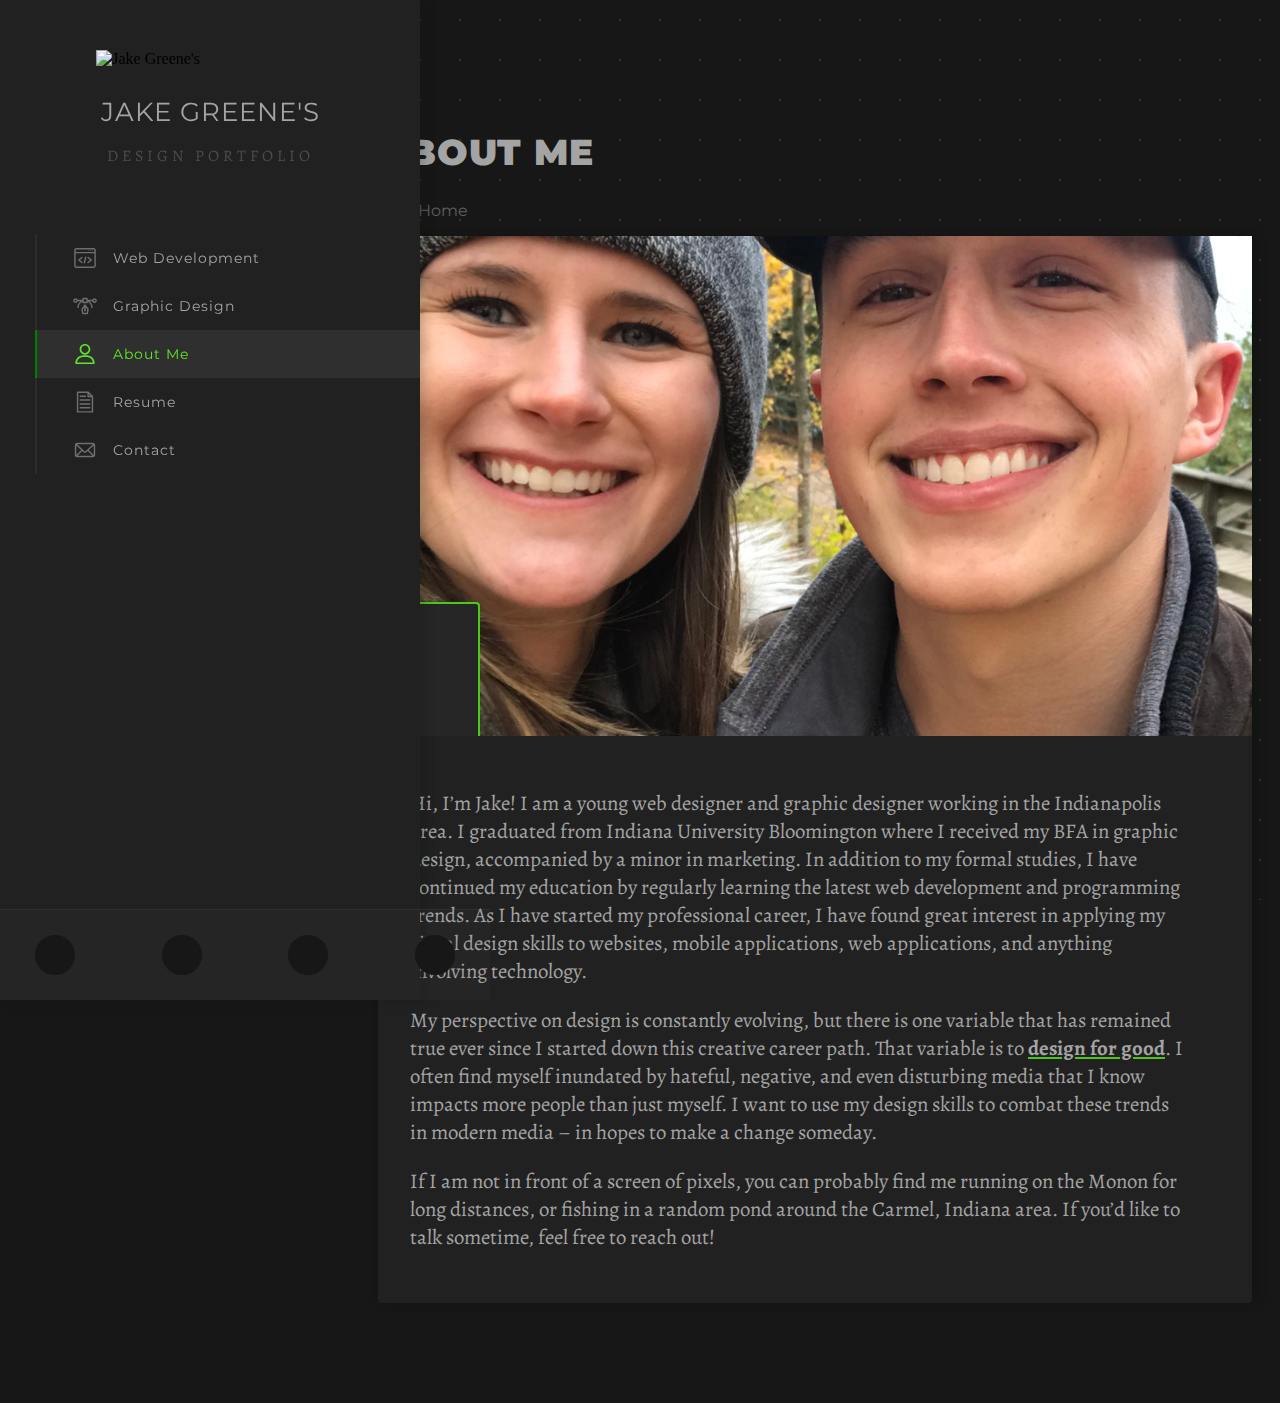
==== about-me.html @ d80c656d "about me updates" ====
<!DOCTYPE html>
<html lang="en">
<head>
    <meta charset="UTF-8">
    <meta http-equiv="X-UA-Compatible" content="IE=edge">
    <meta name="viewport" content="width=device-width, initial-scale=1.0">
    <script src="https://kit.fontawesome.com/8138a24fc1.js" crossorigin="anonymous"></script>
    <!-- CSS only -->
    <link href="https://cdn.jsdelivr.net/npm/bootstrap@5.0.2/dist/css/bootstrap.min.css" rel="stylesheet" integrity="sha384-EVSTQN3/azprG1Anm3QDgpJLIm9Nao0Yz1ztcQTwFspd3yD65VohhpuuCOmLASjC" crossorigin="anonymous">
    <link rel="icon" href="https://jakegreene.org/wp-content/uploads/2019/07/cropped-personal_logo-1.png"">
    <link rel="stylesheet" href="./style.css">
    <link rel="preconnect" href="https://fonts.googleapis.com">
    <link rel="preconnect" href="https://fonts.gstatic.com" crossorigin>
    <link href="https://fonts.googleapis.com/css2?family=Montserrat:ital,wght@0,300;0,400;0,700;1,300;1,400;1,700&display=swap" rel="stylesheet">
    <link rel="preconnect" href="https://fonts.googleapis.com">
    <link rel="preconnect" href="https://fonts.gstatic.com" crossorigin>
    <link href="https://fonts.googleapis.com/css2?family=Alegreya:ital,wght@0,400;0,700;1,400;1,700&family=Montserrat:ital,wght@0,300;0,400;0,700;1,300;1,400;1,700&display=swap" rel="stylesheet">
    <title>Jake Greene's Design Portfolio</title>
</head>
<body>
<!-- WEBSITE NAVIGATION -->    
    <header id="masthead" class="site-header" role="banner">
<!-- .site-branding -->
        <div class="site-branding">
            <a href="./index.html" class="site-brand" rel="home" aria-current="page"><img src="https://jakegreene.org/wp-content/uploads/2019/07/cropped-personal_logo-1.png" class="site-logo" alt="Jake Greene's"></a>					
            <h1 class="site-title"><a href="./index.html" rel="home">Jake Greene's</a>
            </h1>
                <p class="site-description">Design Portfolio</p>
        </div>
<!-- #site-navigation -->
        <nav id="site-navigation" class="main-navigation" role="navigation">
            <div class="menu-primary-container">
                <ul id="nav" class="nav-links" aria-expanded="false">
                    <li class="main-nav"><a href="./index.html">
                      <svg version="1.1" id="Layer_1" xmlns="http://www.w3.org/2000/svg" xmlns:xlink="http://www.w3.org/1999/xlink" x="0px" y="0px"
                         viewBox="0 0 72 72" class="menu-icon" xml:space="preserve">
                      <path d="M61.9,5.8H10.1c-3.6,0-6.5,2.9-6.5,6.5v47.3c0,3.6,2.9,6.5,6.5,6.5h51.8c3.6,0,6.5-2.9,6.5-6.5V12.3
                        C68.4,8.8,65.5,5.8,61.9,5.8z M10.1,10.2h51.8c1.2,0,2.2,1,2.2,2.2v5.4H7.9v-5.4C7.9,11.1,8.9,10.2,10.1,10.2z M61.9,61.8H10.1
                        c-1.2,0-2.2-1-2.2-2.2V22h56.2v37.7C64.1,60.9,63.1,61.8,61.9,61.8z M45.8,15.4c0.8,0,1.4-0.6,1.4-1.4c0-0.8-0.6-1.4-1.4-1.4
                        c-0.8,0-1.4,0.6-1.4,1.4C44.4,14.7,45,15.4,45.8,15.4z M52.5,15.4c0.8,0,1.4-0.6,1.4-1.4c0-0.8-0.6-1.4-1.4-1.4
                        c-0.8,0-1.4,0.6-1.4,1.4C51.1,14.7,51.7,15.4,52.5,15.4z M59.2,15.4c0.8,0,1.4-0.6,1.4-1.4c0-0.8-0.6-1.4-1.4-1.4
                        c-0.8,0-1.4,0.6-1.4,1.4C57.8,14.7,58.4,15.4,59.2,15.4z M28.6,33.1c-0.7-0.9-2.1-1.1-3-0.4L16,40.2c-0.5,0.4-0.8,1-0.8,1.7
                        s0.3,1.3,0.8,1.7l9.5,7.5c0.4,0.3,0.9,0.5,1.3,0.5c0.6,0,1.3-0.3,1.7-0.8c0.7-0.9,0.6-2.3-0.4-3l-7.4-5.8l7.4-5.8
                        C29.1,35.4,29.3,34,28.6,33.1z M46.5,32.7c-0.9-0.7-2.3-0.6-3,0.4s-0.6,2.3,0.4,3l7.4,5.8l-7.4,5.8c-0.9,0.7-1.1,2.1-0.4,3
                        c0.4,0.5,1.1,0.8,1.7,0.8c0.5,0,0.9-0.2,1.3-0.5l9.5-7.5c0.5-0.4,0.8-1,0.8-1.7c0-0.7-0.3-1.3-0.8-1.7L46.5,32.7z M38.3,31.6
                        c-1.2-0.3-2.3,0.5-2.6,1.6l-3.7,16.4c-0.3,1.2,0.5,2.3,1.6,2.6c0.2,0,0.3,0.1,0.5,0.1c1,0,1.9-0.7,2.1-1.7l3.7-16.4
                        C40.2,33,39.5,31.9,38.3,31.6z"/>
                      </svg>
                      <div class="menu-text">Web Development</div>
                    </a>
                    </li>
                    <li class="main-nav"><a href="./graphic-design.html">
                      <?xml version="1.0" encoding="utf-8"?>
                      <!-- Generator: Adobe Illustrator 25.3.1, SVG Export Plug-In . SVG Version: 6.00 Build 0)  -->
                      <svg version="1.1" id="Layer_1" xmlns="http://www.w3.org/2000/svg" xmlns:xlink="http://www.w3.org/1999/xlink" x="0px" y="0px"
                         viewBox="0 0 72 72" style="enable-background:new 0 0 72 72;" class="menu-icon" xml:space="preserve">
                      <path d="M64.6,12.6c-3.1,0-5.8,2.1-6.7,4.9H44v-3.8c0-1.2-1-2.1-2.1-2.1H30.1c-1.2,0-2.1,1-2.1,2.1v3.8H14.3
                        c-0.9-2.8-3.6-4.9-6.7-4.9c-3.9,0-7,3.1-7,7s3.1,7,7,7c3.1,0,5.8-2.1,6.7-4.9h8.5c-5.8,4.1-9.7,11-9.7,18.7c0,1.2,1,2.1,2.1,2.1
                        c1.2,0,2.1-1,2.1-2.1c0-7.4,4.3-13.8,10.7-16.9v2c0,1.2,1,2.1,2.1,2.1h11.9c1.2,0,2.1-1,2.1-2.1v-2c6.4,3.1,10.7,9.5,10.7,17
                        c0,1.2,1,2.1,2.1,2.1c1.2,0,2.1-1,2.1-2.1c0-7.7-3.8-14.6-9.7-18.7h8.5c0.9,2.8,3.6,4.9,6.7,4.9c3.9,0,7-3.1,7-7
                        C71.6,15.8,68.4,12.6,64.6,12.6z M7.5,22.5c-1.6,0-2.8-1.3-2.8-2.8c0-1.6,1.3-2.8,2.8-2.8s2.8,1.3,2.8,2.8
                        C10.4,21.2,9.1,22.5,7.5,22.5z M39.9,23.5h-7.6v-7.7h7.6C39.9,15.8,39.9,23.5,39.9,23.5z M64.6,22.5c-1.6,0-2.8-1.3-2.8-2.8
                        c0-1.6,1.3-2.8,2.8-2.8c1.6,0,2.8,1.3,2.8,2.8C67.4,21.2,66.1,22.5,64.6,22.5z M37.8,32c-0.4-0.5-1-0.9-1.7-0.9
                        c-0.7,0-1.3,0.3-1.7,0.9l-8.9,12.6c-0.3,0.4-0.4,1-0.4,1.6l2.2,12.6c0.1,1,1,1.7,2.1,1.7h13.5c1,0,1.9-0.7,2.1-1.7l2.2-12.6
                        c0.1-0.5,0-1.1-0.4-1.6L37.8,32z M41.1,56.2H31l-1.7-10l4.6-6.4v6.6c-0.7,0.6-1,1.4-1,2.3c0,1.7,1.4,3.1,3.1,3.1s3.1-1.4,3.1-3.1
                        c0-0.9-0.4-1.7-1-2.3v-6.6l4.6,6.4L41.1,56.2z"/>
                      </svg>
                      
                      <div class="menu-text">Graphic Design</div>
                    </a>
                    </li>
                    <li id="active" class="main-nav"><a href="./about-me.html">
                      <?xml version="1.0" encoding="utf-8"?>
                      <!-- Generator: Adobe Illustrator 25.3.1, SVG Export Plug-In . SVG Version: 6.00 Build 0)  -->
                      <svg version="1.1" id="Layer_1" xmlns="http://www.w3.org/2000/svg" xmlns:xlink="http://www.w3.org/1999/xlink" x="0px" y="0px"
                         viewBox="0 0 72 72" class="menu-icon" style="enable-background:new 0 0 72 72;" xml:space="preserve">
                      <path d="M36,5.8c8.8,0,16,7.1,16,16.2c0,8.8-7.1,16-16,16s-16.2-7.1-16.2-16C19.8,12.9,27.2,5.8,36,5.8z M36,10.8c-6,0-11,5-11,11.2
                        c0,6,4.8,11,11,11c6,0,11-5,11-11C47,15.8,42,10.8,36,10.8z M31,40h10c13.1,0,24.1,10.7,24.1,23.8c0,1.4-1.2,2.4-2.6,2.4H9.3
                        c-1.4,0-2.4-1.2-2.4-2.6C7.2,50.8,17.9,40,31,40z M41,45.3H31c-9.3,0-17.4,6.7-18.8,16h47.6C58.4,52,50.3,45.3,41,45.3z"/>
                      </svg>
                      
                      <div class="menu-text">About Me</div>
                    </a>
                    </li>
                    <li class="main-nav"><a href="./resume.html">
                      <?xml version="1.0" encoding="utf-8"?>
                      <!-- Generator: Adobe Illustrator 25.3.1, SVG Export Plug-In . SVG Version: 6.00 Build 0)  -->
                      <svg version="1.1" id="Layer_1" xmlns="http://www.w3.org/2000/svg" xmlns:xlink="http://www.w3.org/1999/xlink" x="0px" y="0px"
                         viewBox="0 0 72 72" style="enable-background:new 0 0 72 72;" class="menu-icon" xml:space="preserve">
                      <path transform="translate(0,-952.36218)" d="M13.7,956.7c-1.2,0-2.2,1.2-2.2,2.2v59.1c0,1.1,1,2.2,2.2,2.2h44.7
                        c1.1,0,2.2-1,2.2-2.2v-46.1c0-0.6-0.2-1.1-0.6-1.5l-13-13c-0.4-0.4-1-0.6-1.5-0.6H13.7z M15.8,961h27.4v10.8c0,1.1,1,2.2,2.2,2.2
                        h10.8v41.8H15.8L15.8,961z M47.5,964l5.6,5.6h-5.6V964z M21.6,968.9c-1.2,0-2.2,1-2.2,2.2c0,1.2,1,2.2,2.2,2.2h15.8
                        c1.2,0,2.2-1,2.2-2.2c0-1.2-1-2.2-2.2-2.2H21.6z M21.6,980.4c-1.2,0-2.2,1-2.2,2.2c0,1.2,1,2.2,2.2,2.2h28.8c1.2,0,2.2-1,2.2-2.2
                        c0-1.2-1-2.2-2.2-2.2H21.6z M21.6,992c-1.2,0-2.2,1-2.2,2.2c0,1.2,1,2.2,2.2,2.2h28.8c1.2,0,2.2-1,2.2-2.2c0-1.2-1-2.2-2.2-2.2H21.6
                        z M21.6,1003.5c-1.2,0-2.2,1-2.2,2.2s1,2.2,2.2,2.2h28.8c1.2,0,2.2-1,2.2-2.2s-1-2.2-2.2-2.2H21.6z"/>
                      </svg>
                                            
                      <div class="menu-text">Resume</div>
                    </a>
                    </li>
                    <li class="main-nav"><a href="./contact.html">
                      <?xml version="1.0" encoding="utf-8"?>
                      <!-- Generator: Adobe Illustrator 25.3.1, SVG Export Plug-In . SVG Version: 6.00 Build 0)  -->
                      <svg version="1.1" id="Layer_1" xmlns="http://www.w3.org/2000/svg" xmlns:xlink="http://www.w3.org/1999/xlink" x="0px" y="0px"
                         viewBox="0 0 72 72" style="enable-background:new 0 0 72 72;" class="menu-icon" xml:space="preserve">
                      <path transform="translate(0,-952.36218)" d="M12,966.5c-3.6,0-6.6,3.1-6.6,6.7v30.3c0,3.6,2.9,6.7,6.6,6.7H60
                        c3.6,0,6.6-3.1,6.6-6.7v-30.3c0-3.6-2.9-6.7-6.6-6.7L12,966.5L12,966.5z M12.3,970.9h47.5l-22.4,21.3c-0.8,0.8-1.7,0.8-2.5,0
                        L12.3,970.9z M9.8,974.5l14.9,14.1l-14.9,14.8V974.5z M62.2,974.5v29l-14.8-14.9L62.2,974.5z M44.2,991.6l14.2,14.2H13.6l14.2-14.2
                        l3.9,3.7c2.4,2.2,6.2,2.3,8.6,0C40.3,995.4,44.2,991.6,44.2,991.6z"/>
                      </svg>
                      
                      <div class="menu-text">Contact</div>
                    </a>
                    </li>
                    <div class="social-links" style="color: white">
                      <ul class="nav-social">
                        <a href="#"><li><i class="fab fa-github"></i></li></a>
                        <a href="#"><li><i class="fab fa-linkedin-in"></i></li></a>
                        <a href="#"><li><i class="fab fa-codepen"></i></li></a>
                        <a href="./about-me.html"><li><i class="fas fa-paper-plane"></i></li></a>
                      </ul>
                    </div>
                </ul>
            </div>
			
        </nav>
<!-- #mobile burger icon -->
        <div class="burger">
            <div class="line1"></div>
            <div class="line2"></div>
            <div class="line3"></div>
        </div>
    </header>
<!-- header closing -->
<div class="about-page page-content">
    <div class="row row-cols-md-1 page-header">
      <div class="col-12">
        <h1 class="display-1">About Me</h1>
          <nav aria-label="breadcrumb">
            <ol class="breadcrumb">
              <li class="breadcrumb-item active" aria-current="page">Home</li>
            </ol>
          </nav>
      </div>
    </div>
    <div class="row row-cols-md-1 page-header about-me-content">
      <div class="col-12">
        <div class="about-text">
          <p class="page-description">Hi, I’m Jake! I am a young web designer and graphic designer working in the Indianapolis area. I graduated from Indiana University Bloomington where I received my BFA in graphic design, accompanied by a minor in marketing. In addition to my formal studies, I have continued my education by regularly learning the latest web development and programming trends. As I have started my professional career, I have found great interest in applying my visual design skills to websites, mobile applications, web applications, and anything involving technology.
          </p>
          <p class="page-description">My perspective on design is constantly evolving, but there is one variable that has remained true ever since I started down this creative career path. That variable is to <span class="good">design for good</span>. I often find myself inundated by hateful, negative, and even disturbing media that I know impacts more people than just myself. I want to use my design skills to combat these trends in modern media – in hopes to make a change someday.
          </p>
          <p class="page-description">If I am not in front of a screen of pixels, you can probably find me running on the Monon for long distances, or fishing in a random pond around the Carmel, Indiana area. If you’d like to talk sometime, feel free to reach out!
          </p>
        </div>
        <div class="about-img">
          <i class="fab fa-linkedin-in about-icon"></i></li>
        </div>
      </div>
    </div>
</div>


<!-- JavaScript Bundle with Popper -->
<script src="https://cdn.jsdelivr.net/npm/bootstrap@5.0.2/dist/js/bootstrap.bundle.min.js" integrity="sha384-MrcW6ZMFYlzcLA8Nl+NtUVF0sA7MsXsP1UyJoMp4YLEuNSfAP+JcXn/tWtIaxVXM" crossorigin="anonymous"></script>
<script src="./web.js"></script>
</body>
</html>
---- style.css ----
::selection {
	background: #5ee52798;
	color: #171717; /* WebKit/Blink Browsers */
}
::-moz-selection {
	background: #5ee52798; /* Gecko Browsers */
	color: #171717;
}

body {
	background: #171717;
	background-image: radial-gradient(#f6f6f620 1px, transparent 0);
	background-size: 40px 40px;
	background-attachment: fixed;
}
a {
	color: inherit;
	text-decoration: inherit;
	cursor: pointer;
}
a:hover {
	color: inherit;
}
.resume_bullets li,
.resume_bullets_skills li {
	list-style-type: circle;
	font-family: "Alegreya", serif;
	color: #a4a4a4 !important;
}
ul.resume_bullets {
	margin-bottom: 1.5rem;
}
.resume-bottom {
	margin-bottom: 10rem;
}
.site-branding {
	padding-bottom: 50px;
}
.site-header {
	background: black;
	position: fixed;
	top: 0;
	left: 0;
	padding: 50px 35px;
	width: 350px;
	background-color: #212121;
	box-shadow: 5px 0px 10px #00100030;
	height: 100vh;
	z-index: 50;
}

.site-logo {
	display: block;
	width: 65%;
	height: auto;
	margin-left: auto;
	margin-right: auto;
	margin-bottom: 28px;
}
.site-title {
	color: #a4a4a4;
	font-family: "Montserrat", sans-serif;
	text-align: center;
	text-transform: uppercase;
	font-weight: 400 !important;
	font-size: 26px !important;
	letter-spacing: 1px !important;
}

.site-title a:hover {
	color: #5ee527 !important;
	text-decoration: none;
	animation: glow 1s ease-in-out infinite alternate;
	-webkit-animation: glow 1s ease-in-out infinite alternate;
	-moz-animation: glow 1s ease-in-out infinite alternate;
	transition: color 2s !important;
}
@-webkit-keyframes glow {
	from {
		text-shadow: 0 0 px #212121;
	}
	to {
		text-shadow: 0 0 1px #5ee527, 0 0 2px #fff, 0 0 3px #5ee527;
	}
}
.site-description {
	font-family: "Alegreya", serif;
	color: #6f6f6f;
	font-size: 16px;
	text-transform: uppercase;
	text-align: center;
	letter-spacing: 0.25em;
	opacity: 0.55;
	padding-bottom: 17px;
	margin: 0;
}

.main-navigation ul {
	list-style: none;
	margin: 0;
	padding-left: 0;
}
.main-navigation {
	z-index: 300;
}
.main-nav {
	border-color: #212121;
	font-family: "Montserrat", sans-serif;
	color: #a4a4a4;
	letter-spacing: 1px;
	font-size: 14px;
	font-weight: 400;
	border-left: 2px solid #6f6f6f25;
	display: block;
	padding-top: 12px;
	padding-bottom: 12px;
	padding-left: 36px;
	position: relative;
	text-decoration: none;
	transition: 0.5s border-color;
	margin-right: -35px;
	transition: background 0.2s ease-in, color 0.2s, border-color 0.2s;
}

.main-nav:hover {
	border-color: green !important;
	background: #6f6f6f15;
	border-right-width: 0px !important;
	color: #5ee527;
	transition: background 0.4s ease-in, color 0.4s, border-color 0.4s;
}
#active {
	border-color: green !important;
	background: #6f6f6f30;
	border-right-width: 0px !important;
	color: #5ee527;
	transition: background 0.4s ease-in, color 0.4s, border-color 0.4s;
}
#active .menu-icon {
	fill: #5ee527;
}

.burger {
	display: none;
}
.burger div {
	width: 25px;
	height: 2px;
	background-color: #4ac918;
	margin: 5px;
	transition: all 0.5s ease-in;
}
.page-header {
	padding-top: 100px;
	margin-left: auto;
	margin-right: auto;
	max-width: 1600px;
	padding-left: 350px;
}
.break {
	margin-left: auto;
	margin-right: auto;
	max-width: 1600px;
	padding-left: 350px;
}

.project-cards {
	max-width: 1600px;
	margin: 0 auto;
	padding-left: 350px;
	margin-bottom: 3rem;
}
.page-content {
	padding: 0px 20px;
}
.social-links ul {
	position: absolute;
	bottom: 0;
	display: flex;
	flex-wrap: wrap;
	margin: auto -35px;
	padding: 25px 35px;
	width: 100%;
	justify-content: space-between;
	background: #6f6f6f10;
	border-top: 1px solid #6f6f6f25;
}

@media screen and (max-width: 1024px) {
	header {
		display: flex;
		justify-content: space-between;
	}
	.site-branding {
		padding: 0px;
	}
	.site-logo {
		display: flex;
		margin: 0px;
		width: auto;
		height: 6vh;
	}
	.site-header {
		position: fixed;
		top: 0;
		left: 0;
		padding: 15px 25px;
		width: 100%;
		background-color: #212121;
		box-shadow: 5px 0px 10px #00100050;
		height: 10vh;
		z-index: 500;
	}
	.site-title,
	.site-description {
		display: none;
	}
	.nav-links {
		position: absolute;
		right: 0px;
		height: 92vh;
		top: 10vh;
		background: #212121;
		display: flex;
		flex-direction: column;
		align-items: left;
		padding-top: 25px;
		width: 70%;
		transform: translateX(100%);
		transition: transform 0.5s ease-in;
		z-index: 1;
		box-shadow: inset 0px 5px 10px -5px #00100075;
	}

	.nav-links li {
		margin-left: 10%;
		opacity: 0;
	}
	.social-links ul {
		margin: 0px;
		bottom: 20px;
	}
	.burger {
		display: block;
		cursor: pointer;
		margin-top: auto;
		margin-bottom: auto;
	}
	.project-cards {
		max-width: 1600px;
		margin: 0 auto;
		padding-left: 0px;
	}
	.page-header {
		padding-left: 0px;
		padding-top: 12vh;
	}
	.page-header {
		padding-left: 0px;
	}
	.break {
		padding-left: 0px;
	}
	.page-content {
		padding: 0px 10px;
	}
	.top-resume {
		display: block !important;
	}
	.title-button {
		display: block !important;
		width: 100%;
	}
	.title-button h2 {
		padding-bottom: 0.5rem !important;
	}
}

.nav-active {
	transform: translateX(0%);
}

@keyframes navLinkFade {
	from {
		opacity: 0;
		transform: translateX(50px);
	}
	to {
		opacity: 1;
		transform: translateX(0px);
	}
}
.nav-active {
	transform: translateX(0%);
}
.toggle .line1 {
	transform: rotate(-45deg) translate(-5px, 5px);
}
.toggle .line2 {
	opacity: 0;
}
.toggle .line3 {
	transform: rotate(45deg) translate(-5px, -5px);
}

.card {
	background-color: #212121 !important;
	box-shadow: 5px 0px 10px #00100050;
}
.card-title {
	color: #a4a4a4;
	font-family: "Montserrat", sans-serif;
	font-weight: 600;
	font-size: 22px;
	letter-spacing: 1px;
}
.card-text {
	font-family: "Alegreya", serif;
	color: #a4a4a4;
}
.card-footer {
	background: #6f6f6f10;
	margin: 0rem -1rem -1rem -1rem;
	padding: 1rem;
	border-top: 1px solid #6f6f6f25;
	position: absolute !important;
	bottom: 15px !important;
	width: 100% !important;
}

.text-muted {
	font-family: "Montserrat", sans-serif;
	color: #6f6f6f !important;
}
.btn {
	font-size: 0.9rem;
	font-family: "Montserrat", sans-serif;
	text-transform: uppercase;
	color: #a4a4a4;
	font-weight: bold;
	border-radius: 500px;
	border: solid 2px #4ac918;
	margin-bottom: 4rem;
	padding: 0.475rem 1.5rem;
}
.btn:hover {
	background: #4ac918;
	border: solid 2px #4ac918;
}

h1.display-1 {
	color: #a4a4a4 !important;
	font-family: "Montserrat", sans-serif;
	font-weight: 900 !important;
	letter-spacing: 1px !important;
	padding-bottom: 5px;
	text-transform: uppercase;
	font-size: 2.25rem;
	line-height: 2.5rem;
}
h2 {
	color: #a4a4a4 !important;
	font-family: "Montserrat", sans-serif;
	font-weight: 900 !important;
	letter-spacing: 1px !important;
	padding-bottom: 5px;
	text-transform: uppercase;
	font-size: 1.6rem;
}
h3 {
	font-size: 1rem;
	color: #a4a4a4;
	font-family: "Montserrat", sans-serif;
	font-weight: 900 !important;
	letter-spacing: 1px !important;
	padding-bottom: 5px;
}
.breadcrumb {
	color: #4ac918;
	font-family: "Montserrat", sans-serif;
	opacity: 50%;
}
.breadcrumb:hover {
	opacity: 100%;
	transition: opacity 0.4s ease;
}

.breadcrumb-item.active {
	color: #a4a4a4;
}
#resume-content {
	max-width: 1300px;
}
p.resume_titles {
	color: #a4a4a4;
	font-family: "Montserrat", sans-serif;
	margin-bottom: 0rem;
}
.resume-download-bottom {
	text-align: center;
	margin: auto;
	display: block;
}
.resume-download-top {
	margin-bottom: 0rem;
}

.top-resume {
	display: flex;
	align-items: center;
	flex-direction: row;
	margin-bottom: 0.5rem;
	padding-bottom: 5px;
}
.title-button {
	display: flex;
}
.title-button h2 {
	margin: 0px;
	padding: 0px;
}
.second {
	margin-left: auto;
	align-items: flex-end;
}
.page-description {
	font-family: "Alegreya", serif;
	color: #a4a4a4;
	margin-left: 0px;
	font-size: 1.3rem;
}
.green-break {
	background: #4ac918;
	height: 2px;
	opacity: 0.5;
}

.menu-icon {
	height: 1.5rem;
	fill: #6f6f6f;
	padding-right: 1rem;
	transition: all 0.4s ease-in;
	display: flex;
	align-items: center;
}
.main-nav a {
	display: flex;
	flex-direction: row;
	justify-content: left;
	align-items: center;
}
.menu-text {
	display: flex;
	align-items: center;
	flex-direction: row;
	justify-content: center;
}

.main-nav:hover .menu-icon {
	fill: #4ac918 !important;
	transition: all 0.4s ease-in;
}
.social-links li {
	background: #171717;
	border-radius: 50%;
	font-size: 14px;
	line-height: 34px;
	height: 36px;
	width: 36px;
	text-align: center;
	border: solid 2px #171717;
	transition: border 0.5s ease;
}

.social-links li:hover {
	border: solid 2px #4ac918;
	transition: border 0.5s ease;
}

.social-links li:hover .fab {
	color: #4ac918;
	transition: color 0.5s ease;
}
.social-links li:hover .fas {
	color: #4ac918;
	transition: color 0.5s ease;
}
.fab,
.fas {
	color: #a4a4a4;
	transition: color 0.5s ease;
}

.copyright {
	color: #6f6f6f75;
	bottom: 100px;
	position: absolute;
	font-size: 1rem;
	padding-right: 50px;
	left: 35px;
}

@media screen and (max-width: 1024px) {
	.copyright {
		bottom: 120px;
	}
	.page-description {
		font-size: 1rem;
	}
}
/*ABOUT ME*/
.about-me {
	padding: 0px;
	margin: 0px;
}
.about-icon {
	position: absolute;
	bottom: 0px;
	left: 0px;
	background: #262626;
	width: 100px;
	height: 100px;
	text-align: center;
	padding-top: 32px;
	font-size: 2.25rem;
	border-top: solid 2px #4ac918;
	border-right: solid 2px #4ac918;
	transition: border 0.5s ease;
	transition: all 0.25s ease-in;
	border-radius: 0rem 0.25rem 0rem 0rem;
}
.about-icon:hover {
	background-color: #4ac918;
	color: white;
	transition: all 0.25s ease-in;
	cursor: pointer;
}
.about-me-content {
	padding-top: 0px;
}

.about-me-content .col-12 {
	background: #212121;
	box-shadow: 5px 0px 10px #00100050;
	border-radius: 0.25rem;
	display: flex;
	padding: 0rem;
	margin-bottom: 100px;
}
.about-text {
	padding: 2rem;
	padding-right: 4rem;
}
.about-img {
	position: relative;
	height: 100%;
	background-image: url(./assets/aboutMe.jpg);
	min-width: 500px;
	background-size: cover;
	background-position: center right;
}
.about-img img {
	border-radius: 0rem 0.25rem 0.25rem 0rem;
	height: 100%;
}
@media screen and (max-width: 1350px) {
	.about-me-content .col-12 {
		flex-direction: column-reverse;
	}
	.about-img {
		position: relative;
		height: 500px;
		background-image: url(./assets/aboutMe.jpg);
		min-width: 300px;
		background-size: cover;
		background-position: center;
		max-height: 700px;
	}
}
.good {
	font-weight: bold;
	text-decoration: underline;
	text-decoration-color: #4ac918;
}
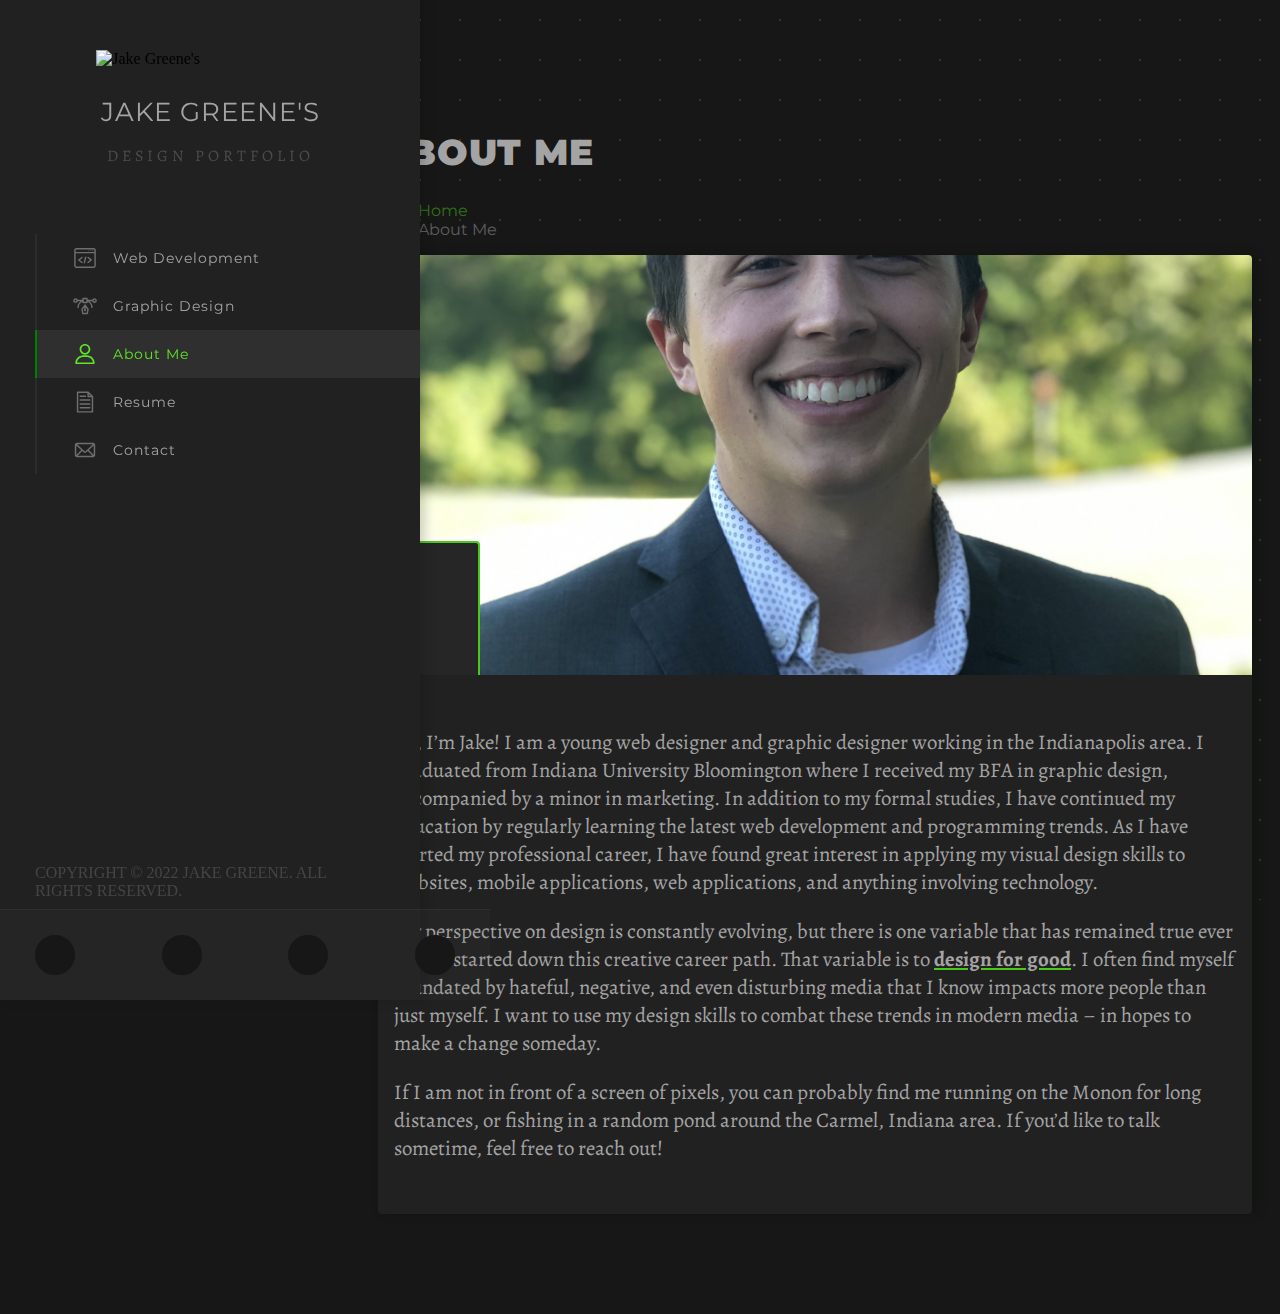
==== commit 1f6a6fcf: "updating copyright date" ====
--- a/about-me.html
+++ b/about-me.html
@@ -7,7 +7,7 @@
     <script src="https://kit.fontawesome.com/8138a24fc1.js" crossorigin="anonymous"></script>
     <!-- CSS only -->
     <link href="https://cdn.jsdelivr.net/npm/bootstrap@5.0.2/dist/css/bootstrap.min.css" rel="stylesheet" integrity="sha384-EVSTQN3/azprG1Anm3QDgpJLIm9Nao0Yz1ztcQTwFspd3yD65VohhpuuCOmLASjC" crossorigin="anonymous">
-    <link rel="icon" href="https://jakegreene.org/wp-content/uploads/2019/07/cropped-personal_logo-1.png"">
+    <link rel="icon" href="./assets/logo.svg">
     <link rel="stylesheet" href="./style.css">
     <link rel="preconnect" href="https://fonts.googleapis.com">
     <link rel="preconnect" href="https://fonts.gstatic.com" crossorigin>
@@ -22,7 +22,7 @@
     <header id="masthead" class="site-header" role="banner">
 <!-- .site-branding -->
         <div class="site-branding">
-            <a href="./index.html" class="site-brand" rel="home" aria-current="page"><img src="https://jakegreene.org/wp-content/uploads/2019/07/cropped-personal_logo-1.png" class="site-logo" alt="Jake Greene's"></a>					
+            <a href="./index.html" class="site-brand" rel="home" aria-current="page"><img src="./assets/logo.svg" class="site-logo" alt="Jake Greene's"></a>					
             <h1 class="site-title"><a href="./index.html" rel="home">Jake Greene's</a>
             </h1>
                 <p class="site-description">Design Portfolio</p>
@@ -112,12 +112,13 @@
                       <div class="menu-text">Contact</div>
                     </a>
                     </li>
+                    <div class="copyright">COPYRIGHT © 2022 JAKE GREENE. ALL RIGHTS RESERVED.</div>
                     <div class="social-links" style="color: white">
                       <ul class="nav-social">
-                        <a href="#"><li><i class="fab fa-github"></i></li></a>
-                        <a href="#"><li><i class="fab fa-linkedin-in"></i></li></a>
-                        <a href="#"><li><i class="fab fa-codepen"></i></li></a>
-                        <a href="./about-me.html"><li><i class="fas fa-paper-plane"></i></li></a>
+                        <a href="https://github.com/jasugree" target="_blank"><li><i class="fab fa-github"></i></li></a>
+                        <a href="https://www.linkedin.com/in/jacob-s-greene/" target="_blank"><li><i class="fab fa-linkedin-in"></i></li></a>
+                        <a href="https://codepen.io/jasugree" target="_blank"><li><i class="fab fa-codepen"></i></li></a>
+                        <a href="mailto: jsgreene208@gmail.com"><li><i class="fas fa-paper-plane"></i></li></a>
                       </ul>
                     </div>
                 </ul>
@@ -138,7 +139,8 @@
         <h1 class="display-1">About Me</h1>
           <nav aria-label="breadcrumb">
             <ol class="breadcrumb">
-              <li class="breadcrumb-item active" aria-current="page">Home</li>
+              <li class="breadcrumb-item"><a href="./index.html">Home</a></li>
+              <li class="breadcrumb-item active" aria-current="page">About Me</li>
             </ol>
           </nav>
       </div>
@@ -154,7 +156,9 @@
           </p>
         </div>
         <div class="about-img">
-          <i class="fab fa-linkedin-in about-icon"></i></li>
+          <a href="https://www.linkedin.com/in/jacob-s-greene/" target="_blank">
+            <i class="fab fa-linkedin-in about-icon"></i></li>
+          </a>
         </div>
       </div>
     </div>
--- a/style.css
+++ b/style.css
@@ -26,12 +26,13 @@
 	list-style-type: circle;
 	font-family: "Alegreya", serif;
 	color: #a4a4a4 !important;
+	font-size: 1.3rem;
 }
 ul.resume_bullets {
 	margin-bottom: 1.5rem;
 }
 .resume-bottom {
-	margin-bottom: 10rem;
+	margin-bottom: 5rem;
 }
 .site-branding {
 	padding-bottom: 50px;
@@ -274,6 +275,10 @@
 	.title-button h2 {
 		padding-bottom: 0.5rem !important;
 	}
+	.resume_bullets li,
+	.resume_bullets_skills li {
+		font-size: 1rem;
+	}
 }
 
 .nav-active {
@@ -317,6 +322,7 @@
 .card-text {
 	font-family: "Alegreya", serif;
 	color: #a4a4a4;
+	padding-bottom: 110px;
 }
 .card-footer {
 	background: #6f6f6f10;
@@ -340,9 +346,14 @@
 	font-weight: bold;
 	border-radius: 500px;
 	border: solid 2px #4ac918;
-	margin-bottom: 4rem;
 	padding: 0.475rem 1.5rem;
 }
+
+.project-btn {
+	position: absolute;
+	bottom: 75px;
+}
+
 .btn:hover {
 	background: #4ac918;
 	border: solid 2px #4ac918;
@@ -393,6 +404,7 @@
 }
 p.resume_titles {
 	color: #a4a4a4;
+	font-size: 1.3rem;
 	font-family: "Montserrat", sans-serif;
 	margin-bottom: 0rem;
 }
@@ -506,6 +518,10 @@
 	}
 	.page-description {
 		font-size: 1rem;
+	}
+	p.resume_titles {
+		color: #a4a4a4;
+		font-size: 1.3rem;
 	}
 }
 /*ABOUT ME*/
@@ -559,9 +575,8 @@
 	background-size: cover;
 	background-position: center right;
 }
-.about-img img {
+.about-img {
 	border-radius: 0rem 0.25rem 0.25rem 0rem;
-	height: 100%;
 }
 @media screen and (max-width: 1350px) {
 	.about-me-content .col-12 {
@@ -569,12 +584,19 @@
 	}
 	.about-img {
 		position: relative;
-		height: 500px;
+		height: 420px;
 		background-image: url(./assets/aboutMe.jpg);
 		min-width: 300px;
 		background-size: cover;
 		background-position: center;
 		max-height: 700px;
+		border-radius: 0.25rem 0.25rem 0rem 0rem;
+	}
+	.about-text {
+		padding: 2rem 1rem;
+	}
+	p.resume_titles {
+		font-size: 1rem;
 	}
 }
 .good {
